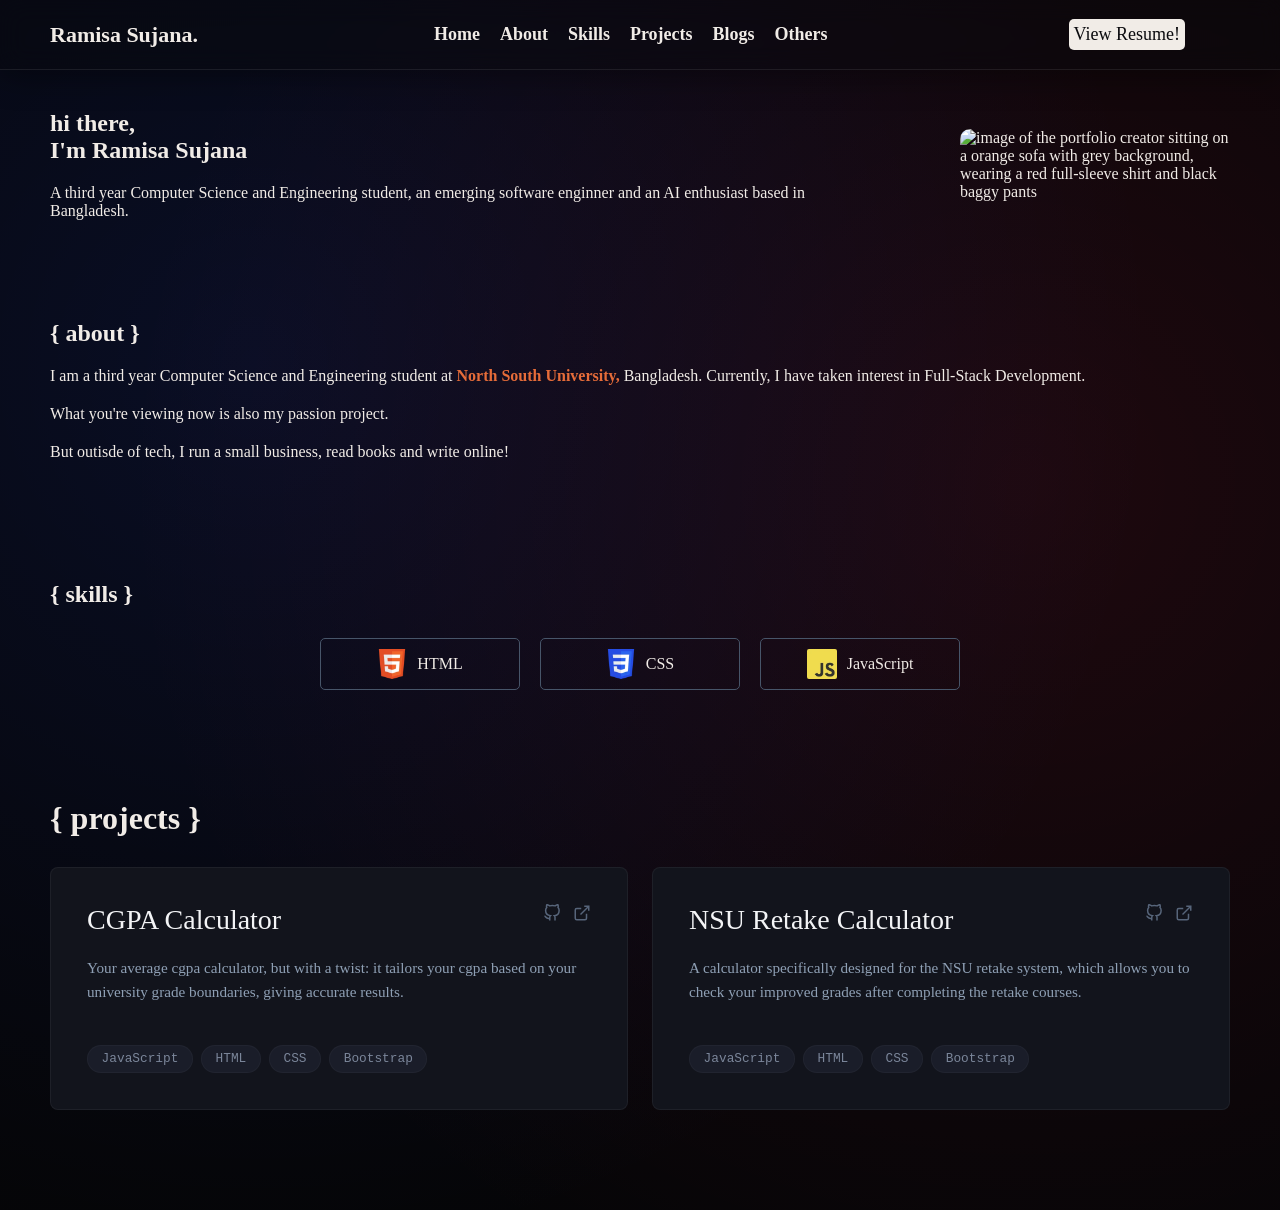
==== Portfolio/index.html @ b83efa9d "Updated website" ====
<!DOCTYPE html>
<html lang="en">
<head>
    <meta charset="UTF-8">
    <meta name="viewport" content="width=device-width, initial-scale=1.0">
    <title>ramisa_sujana</title>

    <link rel="stylesheet" href="https://cdnjs.cloudflare.com/ajax/libs/font-awesome/7.0.1/css/all.min.css" integrity="sha512-2SwdPD6INVrV/lHTZbO2nodKhrnDdJK9/kg2XD1r9uGqPo1cUbujc+IYdlYdEErWNu69gVcYgdxlmVmzTWnetw==" crossorigin="anonymous" referrerpolicy="no-referrer" />
    <link href= "css/style.css" rel="stylesheet">
</head>
<body>
    <!--NAVBAR-->
    <nav>
        <div class="left">
            <a href="#home"><strong>Ramisa Sujana.</strong></a>
        </div>

        <div class="middle">
            <ul>
                <li><a href="#home">Home</a></li>
                <li><a href="#about">About</a></li>
                <li><a href="#skills">Skills</a></li>
                <li><a href="#projects">Projects</a></li>
                <li><a href="blogs.html" target="_blank" rel="noopener noreferrer">Blogs</a></li>
                <li><a href="others.html" target="_blank" rel="noopener noreferrer">Others</a></li>
            </ul>
        </div>

        <div class="right">

            <!--Resume Icon-->
            <a href="docs/Resume.pdf" target="_blank" rel="noopener noreferrer">
            <i class="fa-solid fa-download"></i>
            <span class="resume-text">View Resume!</span>
            </a>

            <!--Github Icon-->
            <a href="https://github.com/rskramisa" target="_blank" rel="noopener noreferrer">
                <i class="fa-brands fa-github"></i>
            </a> 
        <!--_blank means that when the link is clicked it will open up in a new tab-->

            <!--Linkledin Icon-->
            <a href="https://www.linkedin.com/feed/" target="_blank" rel="noopener noreferrer">
                <i class="fa-brands fa-linkedin"></i>
            </a>

        </div>
    </nav>

    <main> 
    <!--SECTION 1: HOME-->
    <section id="home" class="home-section">
        <div class="text">
            <h1>hi there,</h1>
            <h2>I'm Ramisa Sujana</h2>
            <p>A third year Computer Science and Engineering student, an emerging software enginner and an AI enthusiast based in Bangladesh.</p>
        </div>

        <div class="Mypic">
            <img src="images/MyPic2.webp" alt="image of the portfolio creator sitting on a orange sofa with grey background, wearing a red full-sleeve shirt and black baggy pants">
        </main>
        </div>

    </section>

     <!--SECTION 2: ABOUT-->
    <section id="about" class="about-section">
        <div class="text">
            <h2>{ about }</h2>
            <p>I am a third year Computer Science and Engineering student at <a href="https://www.northsouth.edu/" target="_blank" rel="noopener noreferrer"><strong>North South University,</strong></a> Bangladesh. Currently, I have taken interest in Full-Stack Development.</p>
            <p>What you're viewing now is also my passion project.</p>
            <p>But outisde of tech, I run a small business, read books and write online!</p>
        </div>
    </section>

     <!--SECTION 3: SKILLS-->
    <section id="skills" class="skills-section">
        <h2>{ skills }</h2>
        <div class="cells">
            <div class="cell">
                <img src="images/html-logo.webp" alt="HTML logo">
                <span>HTML</span>
            </div>

             <div class="cell">
                <img src="images/css-logo.webp" alt="CSS logo">
                <span>CSS</span>
            </div>

             <div class="cell">
                <img src="images/javascript-logo.webp" alt="JavaScript logo">
                <span>JavaScript</span>
            </div>
        </div>

    </section>

     <!--SECTION 4: PROJECTS-->
   <section id="projects" class="projects-section">
        <h2>{ projects }</h2>
    
            <div class="projects-grid">
        
                <article class="project-card">
                    <div class="card-header">
                        <h3>CGPA Calculator</h3>
                        <div class="card-links">
                            <a href="https://github.com/rskramisa/cgpa-calculator" target="_blank" rel="noopener noreferrer" aria-label="GitHub"><svg viewBox="0 0 24 24" width="18" height="18" stroke="currentColor" stroke-width="2" fill="none"><path d="M9 19c-5 1.5-5-2.5-7-3m14 6v-3.87a3.37 3.37 0 0 0-.94-2.61c3.14-.35 6.44-1.54 6.44-7A5.44 5.44 0 0 0 20 4.77 5.07 5.07 0 0 0 19.91 1S18.73.65 16 2.48a13.38 13.38 0 0 0-7 0C6.27.65 5.09 1 5.09 1A5.07 5.07 0 0 0 5 4.77a5.44 5.44 0 0 0-1.5 3.78c0 5.42 3.3 6.61 6.44 7A3.37 3.37 0 0 0 9 18.13V22"></path></svg></a>
                            <a href="https://cgpa-calculator-omega-two.vercel.app/" target="_blank" rel="noopener noreferrer" aria-label="External Link"><svg viewBox="0 0 24 24" width="18" height="18" stroke="currentColor" stroke-width="2" fill="none"><path d="M18 13v6a2 2 0 0 1-2 2H5a2 2 0 0 1-2-2V8a2 2 0 0 1 2-2h6"></path><polyline points="15 3 21 3 21 9"></polyline><line x1="10" y1="14" x2="21" y2="3"></line></svg></a>
                        </div>
                    </div>
            
                <p class="card-description">Your average cgpa calculator, but with a twist: it tailors your cgpa based on your university grade boundaries, giving accurate results.</p>
            
                    <div class="card-tags">
                        <span class="tag">JavaScript</span>
                        <span class="tag">HTML</span>
                        <span class="tag">CSS</span>
                        <span class="tag">Bootstrap</span>
                    </div>
                </article>

                <article class="project-card">
                    <div class="card-header">
                        <h3>NSU Retake Calculator</h3>
                        <div class="card-links">
                            <a href="https://github.com/rskramisa/nsu-retake-calculator" target="_blank" rel="noopener noreferrer" aria-label="GitHub"><svg viewBox="0 0 24 24" width="18" height="18" stroke="currentColor" stroke-width="2" fill="none"><path d="M9 19c-5 1.5-5-2.5-7-3m14 6v-3.87a3.37 3.37 0 0 0-.94-2.61c3.14-.35 6.44-1.54 6.44-7A5.44 5.44 0 0 0 20 4.77 5.07 5.07 0 0 0 19.91 1S18.73.65 16 2.48a13.38 13.38 0 0 0-7 0C6.27.65 5.09 1 5.09 1A5.07 5.07 0 0 0 5 4.77a5.44 5.44 0 0 0-1.5 3.78c0 5.42 3.3 6.61 6.44 7A3.37 3.37 0 0 0 9 18.13V22"></path></svg></a>
                            <a href="https://nsu-retake-calculator.vercel.app/" target="_blank" rel="noopener noreferrer" aria-label="External Link"><svg viewBox="0 0 24 24" width="18" height="18" stroke="currentColor" stroke-width="2" fill="none"><path d="M18 13v6a2 2 0 0 1-2 2H5a2 2 0 0 1-2-2V8a2 2 0 0 1 2-2h6"></path><polyline points="15 3 21 3 21 9"></polyline><line x1="10" y1="14" x2="21" y2="3"></line></svg></a>
                        </div>
                    </div>
    
                <p class="card-description">A calculator specifically designed for the NSU retake system, which allows you to check your improved grades after completing the retake courses.</p>
    
                    <div class="card-tags">
                        <span class="tag">JavaScript</span>
                        <span class="tag">HTML</span>
                        <span class="tag">CSS</span>
                        <span class="tag">Bootstrap</span>
                    </div>
                </article>
            </div>
    </section>

     <!--SECTION 7: CONTACT-->
    <section id="">

    </section>

     <!--SECTION 8: OTHERS-->
    <section link="">

    </section>

    </main>
    
</body>
</html>
---- Portfolio/css/style.css ----
:root {
    --text-color:#F1ECE7;
    --link-color:#8b1d2c;
    --background-color:#0b0b0f;

    /*-- means creating a custom variable */
}

* {
    margin:0;
    padding:0;
    box-sizing: border-box;
}

html{
    scroll-behavior: smooth;
}

h2, h3{
    color:var(--text-color);
}

/*root,html,* all target the page altogether */

body{
    background-color: var(--background-color);
    max-width:1400px; /*will only allow the brower to zoom out upto this much*/
    margin: 0 ; 
    min-height:100vh; /*the body will at least cover the whole screen, even if the content is small.*/

    background: /*This is shorthand for all background layers. CSS allows you to stack multiple backgrounds on top of each other, separated by commas.*/
    radial-gradient(900px circle at 20% 30%, rgba(40,80,255,0.12), transparent),
    radial-gradient(900px circle at 80% 40%, rgba(255,40,80,0.10), transparent),
    #050507;
}

main{
    max-width:1400px;
    margin:0 auto;
}

/*styling links*/
a{
    color:var(--link-color);
    text-decoration: none;
}

/*NAVBAR */
nav{
    display:flex; 
    justify-content: space-between; 
    align-items: center; 
    padding: 0 50px; 
    height:70px;

    position: sticky;
    top:0;
    z-index:100;

    backdrop-filter: blur(12px);
    background: rgba(10,10,15,0.45); 

    border-bottom: 1px solid rgba(255,255,255,0.08);
    box-shadow: 0 8px 30px rgba(0,0,0,0.35);
 
}


/*LEFT SIDE: RAMISA SUJANA */
nav .left a{
    color: var(--text-color);
    font-size: 22px;
}

nav .left a:hover, 
nav .left a:focus-visible {
    color: var(--link-color);
}


/*MIDDLE PART ITEMS ONLY*/
nav .middle ul {
    display: flex;
    list-style: none; /* Removes bullet points */
    gap: 20px;       /* Adds equal spacing between your links */
    padding: 0;
    margin: 0;
}

/*MIDDLE PART LINKS ONLY*/
nav .middle a{
    color:var(--text-color);
    font-weight:bold;
    font-size: 18px;

}

/*MIDDLE PART LINKS: COLOUR CHANGE ON HOVER*/
nav .middle a:hover, 
nav .middle a:focus-visible {
    color: var(--link-color);
}

/*RIGHT SIDE: GENERAL*/
nav .right {
    display: flex;
    align-items: center;
    gap: 10px;
}

/*RIGHT SIDE: ONLY ICONS */
nav .right a{
    color: var(--text-color);
    margin: 0 5px;
    font-size: 20px;
}

/*RIGHT SIDE ICONS: COLOUR CHANGE ON HOVER*/
nav .right a:hover,
nav .right a:focus-visible{
    color:var(--link-color)
}

/*ONLY VIEW RESUME*/
nav .right a:first-child{
    color: var(--background-color);
    background-color: var(--text-color);
    padding: 5px 5px;
    border-radius: 5px;
    font-size: 18px;
}

/*VIEW RESUME: COLOUR CHANGE ON HOVER*/
nav .right a:first-child:hover,
nav .right a:first-child:focus-visible{
    color: var(--link-color);
}

/* SECTION 1: HOME */
.home-section{
    display:flex;
    justify-content: space-between;
    align-items: center;
    padding: 0 50px;
    margin: 40px 0;
    gap:40px;
    margin-bottom: 100px;
    color:var(--text-color);
}

/*Targets the intro text*/
.home-section .text{
    flex: 5;
}

/* Adds space bewteen h2 and p*/
.home-section .text h2 + p {
  margin-top: 20px;
}

/*Target the picture class*/
.home-section .Mypic{
    flex: 2;
    display: flex;
    justify-content: right;
}

/*Targets the picture itself*/
.home-section .Mypic img{
    border-radius: 10px;
    width: 270px;
}

/* SECTION 2: ABOUT */
.about-section{
    display:flex;
    justify-content: space-between;
    align-items: center;
    padding: 0 50px;
    margin: 40px 0;
    gap:40px;
    margin-bottom: 100px;
    color:var(--text-color);
}

.about-section .text a{
    color: #e66c39;
}


/* Adds space bewteen h2 and p*/
.about-section .text h2 + p {
  margin-top: 20px;
}

.about-section .text p{
    margin-bottom: 20px;
}

/* SECTION 3: SKILLS */
.skills-section{
    padding: 0 50px;
    margin-bottom: 100px;
}

.skills-section h2{
    margin-bottom: 20px;
}

.skills-section .cells{
    display: flex;
    justify-content: center;
    flex-wrap: wrap;
}

.skills-section .cells .cell{
    display:flex;
    justify-content: center;
    align-items: center;
    gap: 10px;

    width:200px;
    padding: 10px 20px;
    margin: 10px;
    border: 1.5px solid #475569;
    border-radius: 5px;
}

.skills-section .cells .cell img{
    width: 30px;
    height: 30px;
    object-fit: contain;
    border-radius: 2px;
}

.skills-section .cells .cell span{
    font-size: 16px;
    color:var(--text-color);
}

/* PROJECT */
.projects-section {
    padding: 0 50px;
    margin-bottom: 100px;
}

.projects-section h2 {
    margin-bottom: 30px;
    font-size: 2rem;
    color: var(--text-color, #f3f4f6);
}

/* 1. The Grid Container */
.projects-grid {
    display: grid;
    /* This creates 2 columns on desktop, and automatically drops to 1 on mobile */
    grid-template-columns: repeat(auto-fit, minmax(400px, 1fr));
    gap: 1.5rem;
    width: 100%;
}

/* 2. The Individual Card styling */
.project-card {
    background-color: #12141c; /* Dark slate card background */
    border: 1px solid rgba(255, 255, 255, 0.05); /* Ultra-thin subtle border */
    border-radius: 8px;
    padding: 2.25rem;
    display: flex;
    flex-direction: column;
    justify-content: space-between; /* Pushes tags to the exact bottom */
    transition: border-color 0.2s ease;
}

/* Subtle hover effect from the reference image */
.project-card:hover {
    border-color: rgba(255, 255, 255, 0.15);
}

/* 3. Card Header (Title + Icons alignment) */
.card-header {
    display: flex;
    justify-content: space-between;
    align-items: flex-start;
    margin-bottom: 1.25rem;
}

.card-header h3 {
    font-family: 'Times New Roman', Times, serif; /* Editorial serif font style */
    font-size: 1.75rem;
    font-weight: 400;
    color: #f3f4f6; 
}

.card-links {
    display: flex;
    gap: 0.75rem;
}

.card-links a {
    color: #57657a;
    transition: color 0.2s ease;
}

.card-links a:hover {
    color: var(--link-color);
}

/* 4. Card Description */
.card-description {
    color: #8fa0b5; /* Light grayish-blue for readability */
    font-size: 0.95rem;
    line-height: 1.6;
    margin-bottom: 2.5rem; /* Large bottom margin pushes the tags down uniformly */
}

/* 5. Tag Pills styling */
.card-tags {
    display: flex;
    flex-wrap: wrap;
    gap: 0.5rem;
}

.card-tags .tag {
    background-color: #1a1d29; /* Slightly darker fill for pills */
    border: 1px solid rgba(255, 255, 255, 0.03);
    color: #7b869a;
    font-family: monospace; /* Gives it a clean code-token look */
    font-size: 0.8rem;
    padding: 0.35rem 0.85rem;
    border-radius: 20px; /* Makes them pill-shaped */
}


/*Responsive-ness: NAVBAR*/
/* Tablet: hide "View Resume" text */
@media (max-width: 800px) {
    .resume-text {
        display: none;
    }

    nav .right a:first-child {
        padding: 6px;
        color:var(--text-color);
        background-color: var(--background-color);
    }
}

/* Mobile: hide middle nav */
@media (max-width: 600px) {
    nav .middle {
        display: none;
    }
}

/* SECTION 3: SKILLS */
.skills-section{
    padding: 0 50px;
    margin-bottom: 100px;
    h2{
        margin-bottom: 20px;
    }
}

/*Responsive-ness: HOME*/
@media (max-width: 850px){
    .home .text h2{
        font-size: 25px;
    }
    .home .text p{
        font-size:20px;
    }
    .home .text h1{
        font-size: 28px;
    }
}

@media (max-width: 360px){
    .home {
        flex-direction: column-reverse;
    }

    .home .Mypic img{
        width: 300px;
    }
}

/*Responsive-ness: SKILLS*/
@media (max-width: 600px){
    .skills-section{
        padding:0 20px;
    }

    .skills-section .cells .cell span {
        font-size: 16px;
    }
}

/*Responsiveness: PROJECTS*/
@media (max-width: 500px) {
    .projects-section {
        padding: 0 20px;
    }
    .projects-grid {
        grid-template-columns: 1fr; /* Force single column on tiny screens */
    }
}
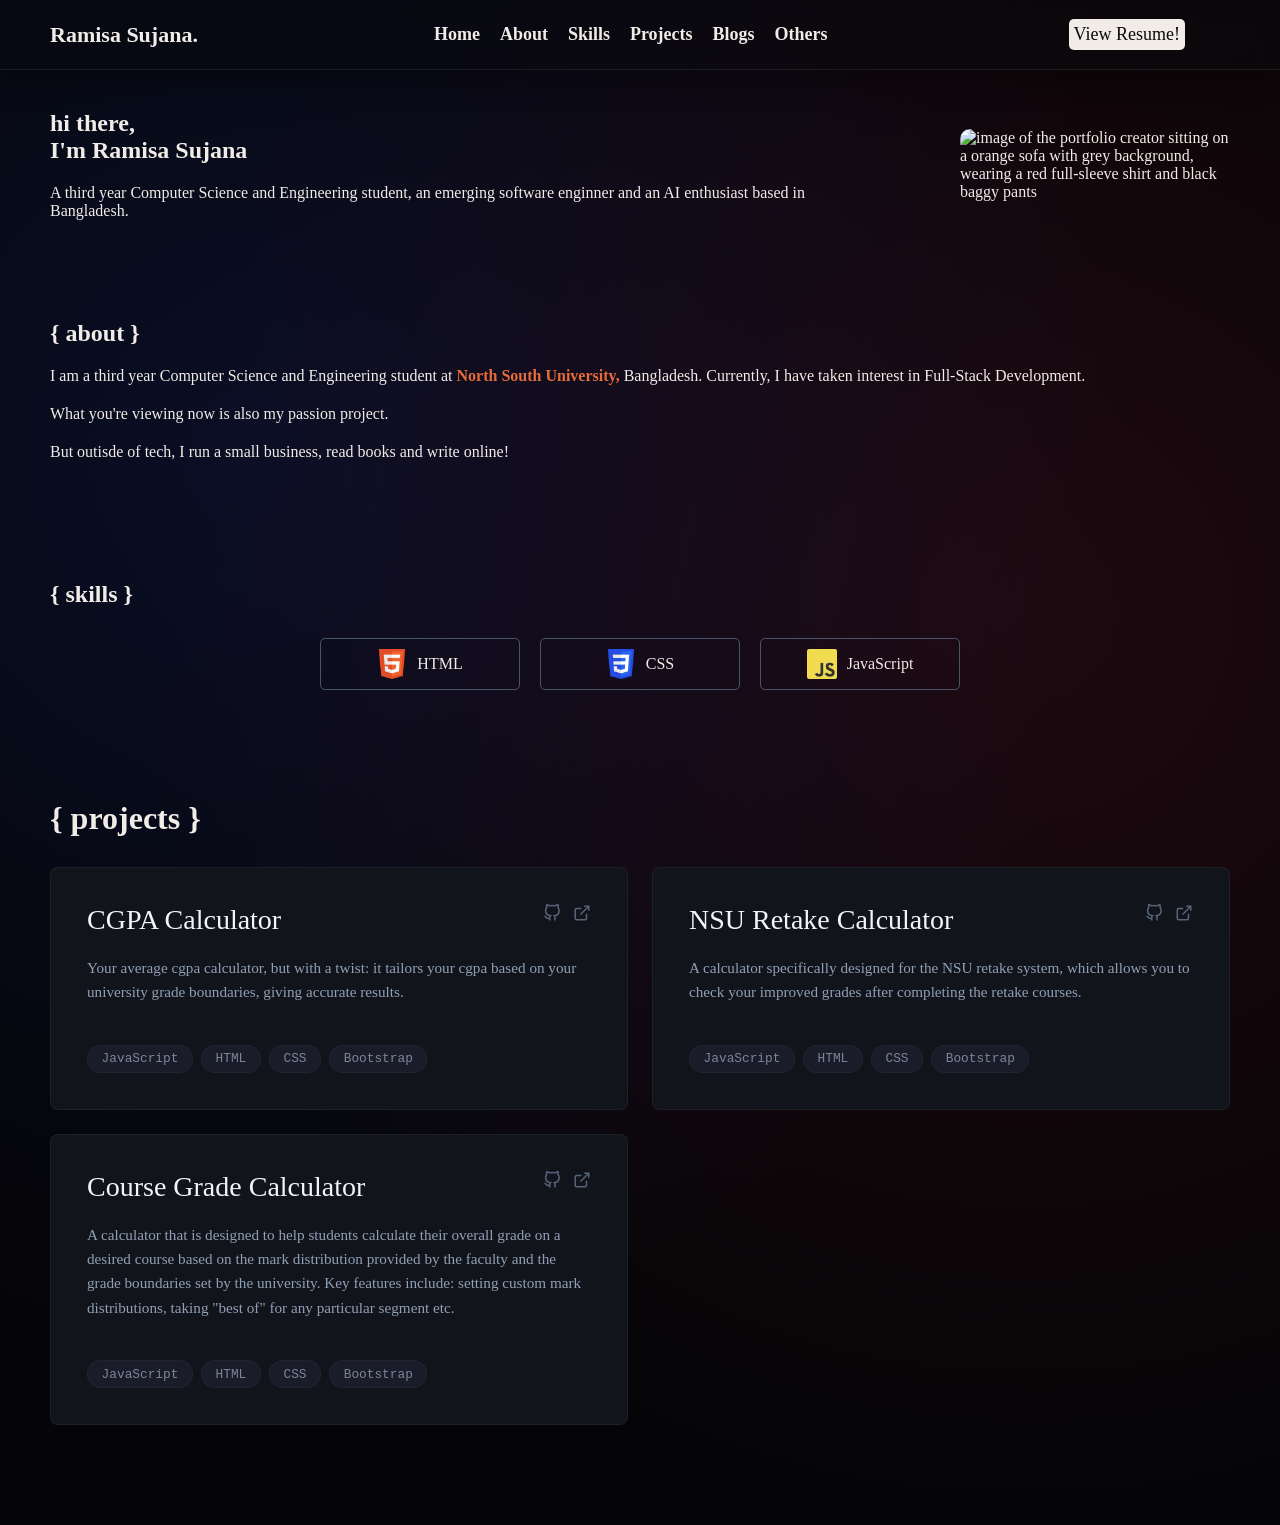
==== commit e445a579: "Updated website" ====
--- a/Portfolio/index.html
+++ b/Portfolio/index.html
@@ -139,6 +139,25 @@
                         <span class="tag">Bootstrap</span>
                     </div>
                 </article>
+
+                <article class="project-card">
+                    <div class="card-header">
+                        <h3>Course Grade Calculator</h3>
+                        <div class="card-links">
+                            <a href="https://github.com/rskramisa/course-grade-calculator" target="_blank" rel="noopener noreferrer" aria-label="GitHub"><svg viewBox="0 0 24 24" width="18" height="18" stroke="currentColor" stroke-width="2" fill="none"><path d="M9 19c-5 1.5-5-2.5-7-3m14 6v-3.87a3.37 3.37 0 0 0-.94-2.61c3.14-.35 6.44-1.54 6.44-7A5.44 5.44 0 0 0 20 4.77 5.07 5.07 0 0 0 19.91 1S18.73.65 16 2.48a13.38 13.38 0 0 0-7 0C6.27.65 5.09 1 5.09 1A5.07 5.07 0 0 0 5 4.77a5.44 5.44 0 0 0-1.5 3.78c0 5.42 3.3 6.61 6.44 7A3.37 3.37 0 0 0 9 18.13V22"></path></svg></a>
+                            <a href="https://course-grade-calculator-seven.vercel.app/" target="_blank" rel="noopener noreferrer" aria-label="External Link"><svg viewBox="0 0 24 24" width="18" height="18" stroke="currentColor" stroke-width="2" fill="none"><path d="M18 13v6a2 2 0 0 1-2 2H5a2 2 0 0 1-2-2V8a2 2 0 0 1 2-2h6"></path><polyline points="15 3 21 3 21 9"></polyline><line x1="10" y1="14" x2="21" y2="3"></line></svg></a>
+                        </div>
+                    </div>
+    
+                <p class="card-description">A calculator that is designed to help students calculate their overall grade on a desired course based on the mark distribution provided by the faculty and the grade boundaries set by the university. Key features include: setting custom mark distributions, taking "best of" for any particular segment etc.</p>
+    
+                    <div class="card-tags">
+                        <span class="tag">JavaScript</span>
+                        <span class="tag">HTML</span>
+                        <span class="tag">CSS</span>
+                        <span class="tag">Bootstrap</span>
+                    </div>
+                </article>
             </div>
     </section>
 
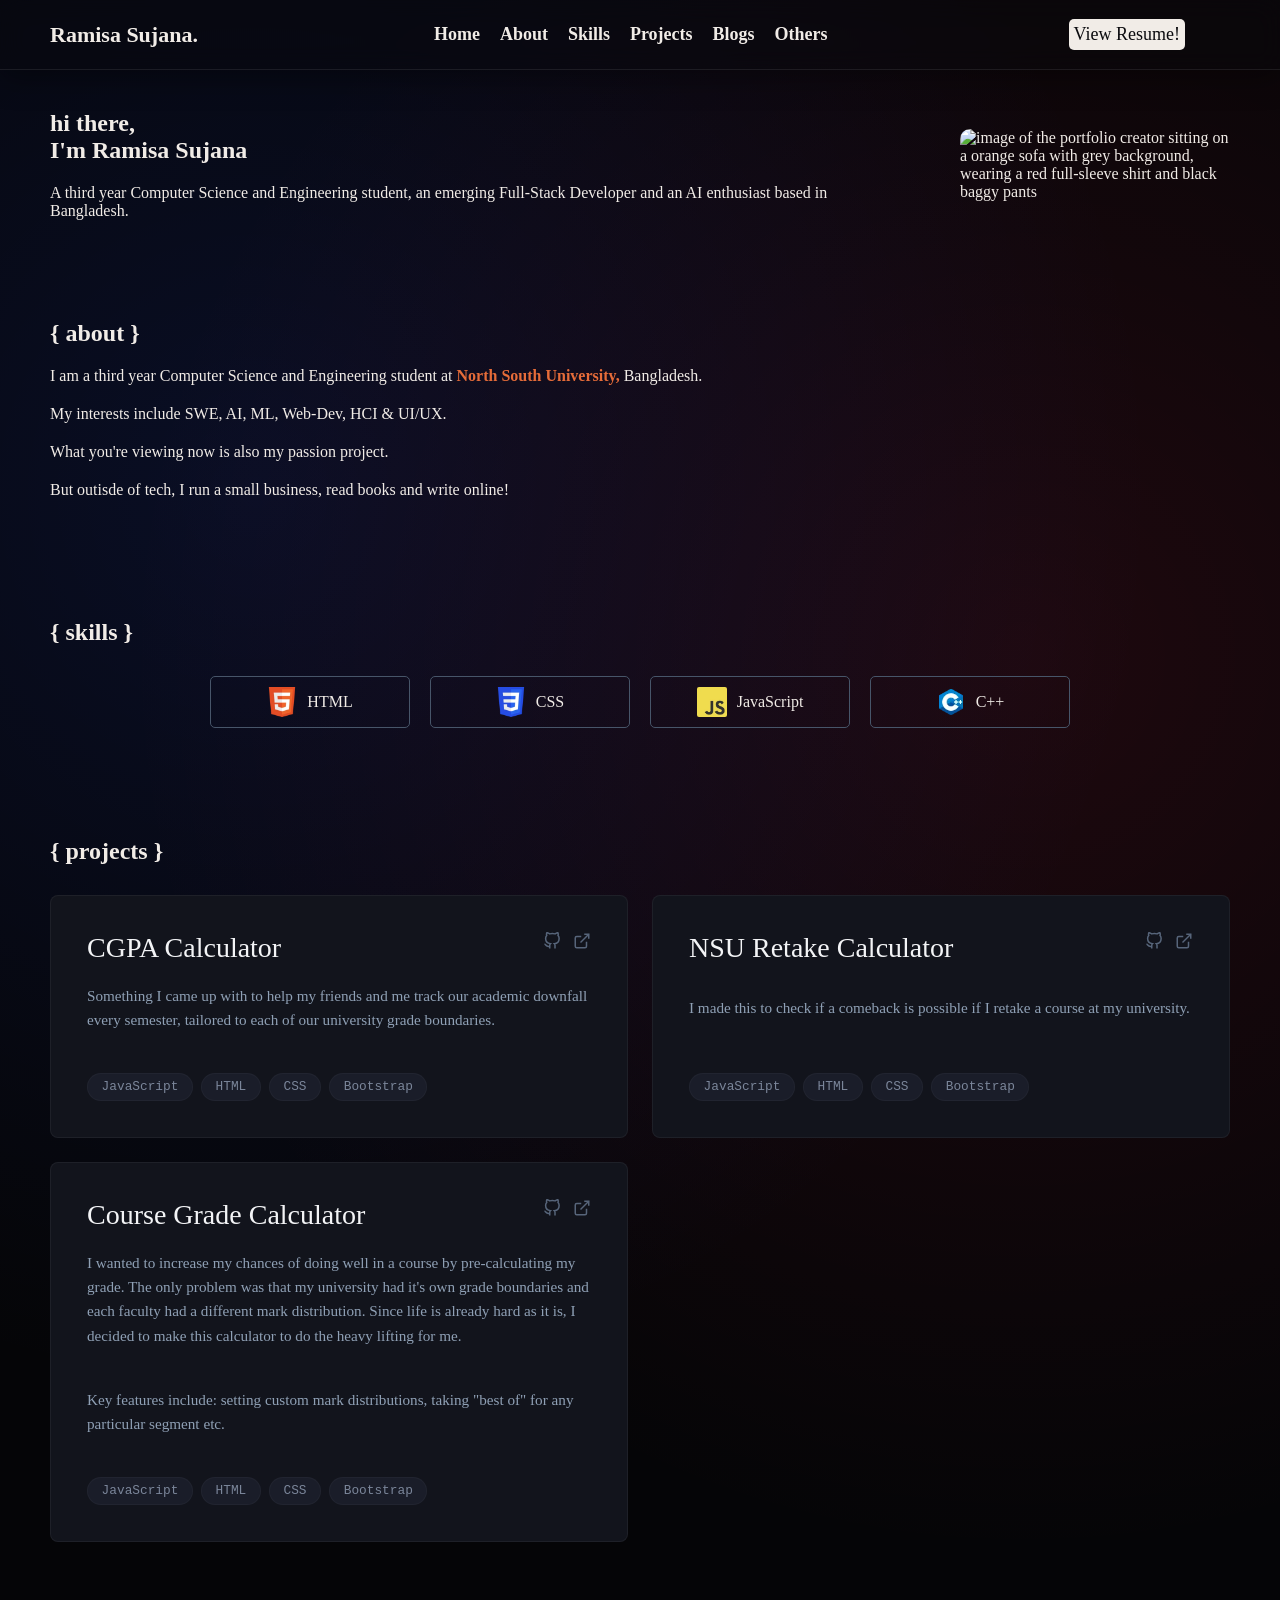
==== commit 9e6ad2f5: "Fixing comments, formats and sections" ====
--- a/Portfolio/index.html
+++ b/Portfolio/index.html
@@ -29,7 +29,7 @@
         <div class="right">
 
             <!--Resume Icon-->
-            <a href="docs/Resume.pdf" target="_blank" rel="noopener noreferrer">
+            <a href="docs/Ramisa Sujana Resume.pdf" target="_blank" rel="noopener noreferrer">
             <i class="fa-solid fa-download"></i>
             <span class="resume-text">View Resume!</span>
             </a>
@@ -54,21 +54,20 @@
         <div class="text">
             <h1>hi there,</h1>
             <h2>I'm Ramisa Sujana</h2>
-            <p>A third year Computer Science and Engineering student, an emerging software enginner and an AI enthusiast based in Bangladesh.</p>
+            <p>A third year Computer Science and Engineering student, an emerging Full-Stack Developer and an AI enthusiast based in Bangladesh.</p>
         </div>
 
         <div class="Mypic">
             <img src="images/MyPic2.webp" alt="image of the portfolio creator sitting on a orange sofa with grey background, wearing a red full-sleeve shirt and black baggy pants">
-        </main>
         </div>
-
     </section>
 
      <!--SECTION 2: ABOUT-->
     <section id="about" class="about-section">
         <div class="text">
             <h2>{ about }</h2>
-            <p>I am a third year Computer Science and Engineering student at <a href="https://www.northsouth.edu/" target="_blank" rel="noopener noreferrer"><strong>North South University,</strong></a> Bangladesh. Currently, I have taken interest in Full-Stack Development.</p>
+            <p>I am a third year Computer Science and Engineering student at <a href="https://www.northsouth.edu/" target="_blank" rel="noopener noreferrer"><strong>North South University,</strong></a> Bangladesh.</p>
+            <p>My interests include SWE, AI, ML, Web-Dev, HCI & UI/UX.</p>
             <p>What you're viewing now is also my passion project.</p>
             <p>But outisde of tech, I run a small business, read books and write online!</p>
         </div>
@@ -83,15 +82,22 @@
                 <span>HTML</span>
             </div>
 
-             <div class="cell">
+            <div class="cell">
                 <img src="images/css-logo.webp" alt="CSS logo">
                 <span>CSS</span>
             </div>
 
-             <div class="cell">
+            <div class="cell">
                 <img src="images/javascript-logo.webp" alt="JavaScript logo">
                 <span>JavaScript</span>
             </div>
+
+            <div class="cell">
+                <img src="images/c++-logo.webp" alt="C++ logo">
+                <span>C++</span>
+            </div>
+
+
         </div>
 
     </section>
@@ -111,7 +117,7 @@
                         </div>
                     </div>
             
-                <p class="card-description">Your average cgpa calculator, but with a twist: it tailors your cgpa based on your university grade boundaries, giving accurate results.</p>
+                <p class="card-description">Something I came up with to help my friends and me track our academic downfall every semester, tailored to each of our university grade boundaries.</p>
             
                     <div class="card-tags">
                         <span class="tag">JavaScript</span>
@@ -130,7 +136,7 @@
                         </div>
                     </div>
     
-                <p class="card-description">A calculator specifically designed for the NSU retake system, which allows you to check your improved grades after completing the retake courses.</p>
+                <p class="card-description">I made this to check if a comeback is possible if I retake a course at my university.</p>
     
                     <div class="card-tags">
                         <span class="tag">JavaScript</span>
@@ -149,7 +155,8 @@
                         </div>
                     </div>
     
-                <p class="card-description">A calculator that is designed to help students calculate their overall grade on a desired course based on the mark distribution provided by the faculty and the grade boundaries set by the university. Key features include: setting custom mark distributions, taking "best of" for any particular segment etc.</p>
+                <p class="card-description">I wanted to increase my chances of doing well in a course by pre-calculating my grade. The only problem was that my university had it's own grade boundaries and each faculty had a different mark distribution. Since life is already hard as it is, I decided to make this calculator to do the heavy lifting for me.</p>
+                <p class="card-description">Key features include: setting custom mark distributions, taking "best of" for any particular segment etc.</p>
     
                     <div class="card-tags">
                         <span class="tag">JavaScript</span>
--- a/Portfolio/css/style.css
+++ b/Portfolio/css/style.css
@@ -14,6 +14,13 @@
 
 html{
     scroll-behavior: smooth;
+}
+
+.home-section,
+.about-section,
+.skills-section,
+.projects-section {
+    scroll-margin-top: 80px;
 }
 
 h2, h3{
@@ -28,7 +35,7 @@
     margin: 0 ; 
     min-height:100vh; /*the body will at least cover the whole screen, even if the content is small.*/
 
-    background: /*This is shorthand for all background layers. CSS allows you to stack multiple backgrounds on top of each other, separated by commas.*/
+    background: /*This is shorthand for all background layers. In CSS you can stack multiple backgrounds on top of each other, separated by commas.*/
     radial-gradient(900px circle at 20% 30%, rgba(40,80,255,0.12), transparent),
     radial-gradient(900px circle at 80% 40%, rgba(255,40,80,0.10), transparent),
     #050507;
@@ -82,7 +89,7 @@
 nav .middle ul {
     display: flex;
     list-style: none; /* Removes bullet points */
-    gap: 20px;       /* Adds equal spacing between your links */
+    gap: 20px;       /* Adds equal spacing between links */
     padding: 0;
     margin: 0;
 }
@@ -187,7 +194,6 @@
     color: #e66c39;
 }
 
-
 /* Adds space bewteen h2 and p*/
 .about-section .text h2 + p {
   margin-top: 20px;
@@ -246,7 +252,7 @@
 
 .projects-section h2 {
     margin-bottom: 30px;
-    font-size: 2rem;
+    font-size: 1.5rem;
     color: var(--text-color, #f3f4f6);
 }
 
@@ -276,7 +282,7 @@
     border-color: rgba(255, 255, 255, 0.15);
 }
 
-/* 3. Card Header (Title + Icons alignment) */
+/* 3. Card Header */
 .card-header {
     display: flex;
     justify-content: space-between;
@@ -285,7 +291,7 @@
 }
 
 .card-header h3 {
-    font-family: 'Times New Roman', Times, serif; /* Editorial serif font style */
+    font-family: 'Times New Roman', Times, serif; 
     font-size: 1.75rem;
     font-weight: 400;
     color: #f3f4f6; 
@@ -352,34 +358,27 @@
     }
 }
 
-/* SECTION 3: SKILLS */
-.skills-section{
-    padding: 0 50px;
-    margin-bottom: 100px;
-    h2{
-        margin-bottom: 20px;
-    }
-}
-
 /*Responsive-ness: HOME*/
 @media (max-width: 850px){
-    .home .text h2{
+    .home-section .text h2{
         font-size: 25px;
     }
-    .home .text p{
-        font-size:20px;
-    }
-    .home .text h1{
+
+    .home-section .text p{
+        font-size: 20px;
+    }
+
+    .home-section .text h1{
         font-size: 28px;
     }
 }
 
 @media (max-width: 360px){
-    .home {
+    .home-section {
         flex-direction: column-reverse;
     }
 
-    .home .Mypic img{
+    .home-section .Mypic img{
         width: 300px;
     }
 }
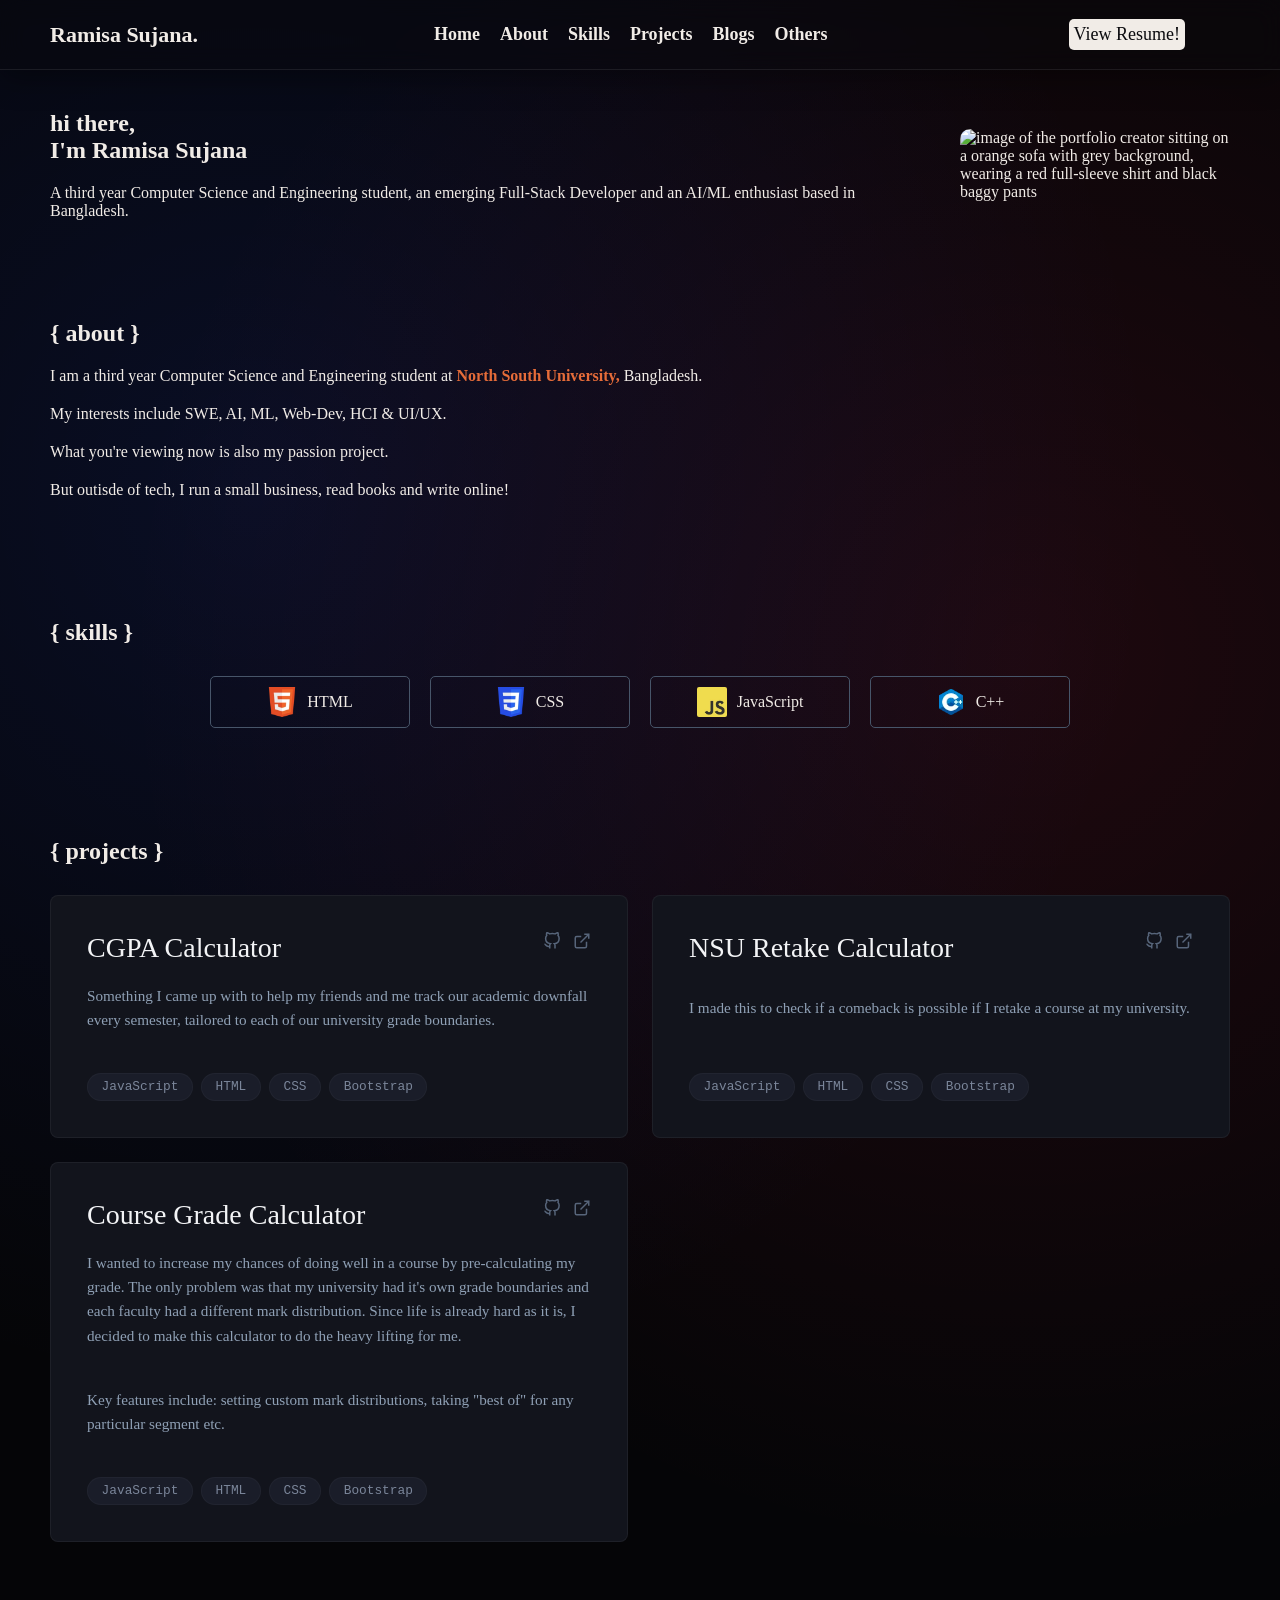
==== commit 1a718d3c: "Update project" ====
--- a/Portfolio/index.html
+++ b/Portfolio/index.html
@@ -29,7 +29,7 @@
         <div class="right">
 
             <!--Resume Icon-->
-            <a href="docs/Ramisa Sujana Resume.pdf" target="_blank" rel="noopener noreferrer">
+            <a href="docs/RamisaSujanaResume.pdf" target="_blank" rel="noopener noreferrer">
             <i class="fa-solid fa-download"></i>
             <span class="resume-text">View Resume!</span>
             </a>
@@ -54,7 +54,7 @@
         <div class="text">
             <h1>hi there,</h1>
             <h2>I'm Ramisa Sujana</h2>
-            <p>A third year Computer Science and Engineering student, an emerging Full-Stack Developer and an AI enthusiast based in Bangladesh.</p>
+            <p>A third year Computer Science and Engineering student, an emerging Full-Stack Developer and an AI/ML enthusiast based in Bangladesh.</p>
         </div>
 
         <div class="Mypic">
@@ -112,7 +112,7 @@
                     <div class="card-header">
                         <h3>CGPA Calculator</h3>
                         <div class="card-links">
-                            <a href="https://github.com/rskramisa/cgpa-calculator" target="_blank" rel="noopener noreferrer" aria-label="GitHub"><svg viewBox="0 0 24 24" width="18" height="18" stroke="currentColor" stroke-width="2" fill="none"><path d="M9 19c-5 1.5-5-2.5-7-3m14 6v-3.87a3.37 3.37 0 0 0-.94-2.61c3.14-.35 6.44-1.54 6.44-7A5.44 5.44 0 0 0 20 4.77 5.07 5.07 0 0 0 19.91 1S18.73.65 16 2.48a13.38 13.38 0 0 0-7 0C6.27.65 5.09 1 5.09 1A5.07 5.07 0 0 0 5 4.77a5.44 5.44 0 0 0-1.5 3.78c0 5.42 3.3 6.61 6.44 7A3.37 3.37 0 0 0 9 18.13V22"></path></svg></a>
+                            <a href="https://github.com/rskramisa/CGPA-Calculator" target="_blank" rel="noopener noreferrer" aria-label="GitHub"><svg viewBox="0 0 24 24" width="18" height="18" stroke="currentColor" stroke-width="2" fill="none"><path d="M9 19c-5 1.5-5-2.5-7-3m14 6v-3.87a3.37 3.37 0 0 0-.94-2.61c3.14-.35 6.44-1.54 6.44-7A5.44 5.44 0 0 0 20 4.77 5.07 5.07 0 0 0 19.91 1S18.73.65 16 2.48a13.38 13.38 0 0 0-7 0C6.27.65 5.09 1 5.09 1A5.07 5.07 0 0 0 5 4.77a5.44 5.44 0 0 0-1.5 3.78c0 5.42 3.3 6.61 6.44 7A3.37 3.37 0 0 0 9 18.13V22"></path></svg></a>
                             <a href="https://cgpa-calculator-omega-two.vercel.app/" target="_blank" rel="noopener noreferrer" aria-label="External Link"><svg viewBox="0 0 24 24" width="18" height="18" stroke="currentColor" stroke-width="2" fill="none"><path d="M18 13v6a2 2 0 0 1-2 2H5a2 2 0 0 1-2-2V8a2 2 0 0 1 2-2h6"></path><polyline points="15 3 21 3 21 9"></polyline><line x1="10" y1="14" x2="21" y2="3"></line></svg></a>
                         </div>
                     </div>
@@ -131,7 +131,7 @@
                     <div class="card-header">
                         <h3>NSU Retake Calculator</h3>
                         <div class="card-links">
-                            <a href="https://github.com/rskramisa/nsu-retake-calculator" target="_blank" rel="noopener noreferrer" aria-label="GitHub"><svg viewBox="0 0 24 24" width="18" height="18" stroke="currentColor" stroke-width="2" fill="none"><path d="M9 19c-5 1.5-5-2.5-7-3m14 6v-3.87a3.37 3.37 0 0 0-.94-2.61c3.14-.35 6.44-1.54 6.44-7A5.44 5.44 0 0 0 20 4.77 5.07 5.07 0 0 0 19.91 1S18.73.65 16 2.48a13.38 13.38 0 0 0-7 0C6.27.65 5.09 1 5.09 1A5.07 5.07 0 0 0 5 4.77a5.44 5.44 0 0 0-1.5 3.78c0 5.42 3.3 6.61 6.44 7A3.37 3.37 0 0 0 9 18.13V22"></path></svg></a>
+                            <a href="https://github.com/rskramisa/NSU-Retake-Calculator" target="_blank" rel="noopener noreferrer" aria-label="GitHub"><svg viewBox="0 0 24 24" width="18" height="18" stroke="currentColor" stroke-width="2" fill="none"><path d="M9 19c-5 1.5-5-2.5-7-3m14 6v-3.87a3.37 3.37 0 0 0-.94-2.61c3.14-.35 6.44-1.54 6.44-7A5.44 5.44 0 0 0 20 4.77 5.07 5.07 0 0 0 19.91 1S18.73.65 16 2.48a13.38 13.38 0 0 0-7 0C6.27.65 5.09 1 5.09 1A5.07 5.07 0 0 0 5 4.77a5.44 5.44 0 0 0-1.5 3.78c0 5.42 3.3 6.61 6.44 7A3.37 3.37 0 0 0 9 18.13V22"></path></svg></a>
                             <a href="https://nsu-retake-calculator.vercel.app/" target="_blank" rel="noopener noreferrer" aria-label="External Link"><svg viewBox="0 0 24 24" width="18" height="18" stroke="currentColor" stroke-width="2" fill="none"><path d="M18 13v6a2 2 0 0 1-2 2H5a2 2 0 0 1-2-2V8a2 2 0 0 1 2-2h6"></path><polyline points="15 3 21 3 21 9"></polyline><line x1="10" y1="14" x2="21" y2="3"></line></svg></a>
                         </div>
                     </div>
@@ -151,7 +151,7 @@
                         <h3>Course Grade Calculator</h3>
                         <div class="card-links">
                             <a href="https://github.com/rskramisa/course-grade-calculator" target="_blank" rel="noopener noreferrer" aria-label="GitHub"><svg viewBox="0 0 24 24" width="18" height="18" stroke="currentColor" stroke-width="2" fill="none"><path d="M9 19c-5 1.5-5-2.5-7-3m14 6v-3.87a3.37 3.37 0 0 0-.94-2.61c3.14-.35 6.44-1.54 6.44-7A5.44 5.44 0 0 0 20 4.77 5.07 5.07 0 0 0 19.91 1S18.73.65 16 2.48a13.38 13.38 0 0 0-7 0C6.27.65 5.09 1 5.09 1A5.07 5.07 0 0 0 5 4.77a5.44 5.44 0 0 0-1.5 3.78c0 5.42 3.3 6.61 6.44 7A3.37 3.37 0 0 0 9 18.13V22"></path></svg></a>
-                            <a href="https://course-grade-calculator-seven.vercel.app/" target="_blank" rel="noopener noreferrer" aria-label="External Link"><svg viewBox="0 0 24 24" width="18" height="18" stroke="currentColor" stroke-width="2" fill="none"><path d="M18 13v6a2 2 0 0 1-2 2H5a2 2 0 0 1-2-2V8a2 2 0 0 1 2-2h6"></path><polyline points="15 3 21 3 21 9"></polyline><line x1="10" y1="14" x2="21" y2="3"></line></svg></a>
+                            <a href="https://course-grade-calculator-black.vercel.app/" target="_blank" rel="noopener noreferrer" aria-label="External Link"><svg viewBox="0 0 24 24" width="18" height="18" stroke="currentColor" stroke-width="2" fill="none"><path d="M18 13v6a2 2 0 0 1-2 2H5a2 2 0 0 1-2-2V8a2 2 0 0 1 2-2h6"></path><polyline points="15 3 21 3 21 9"></polyline><line x1="10" y1="14" x2="21" y2="3"></line></svg></a>
                         </div>
                     </div>
     
